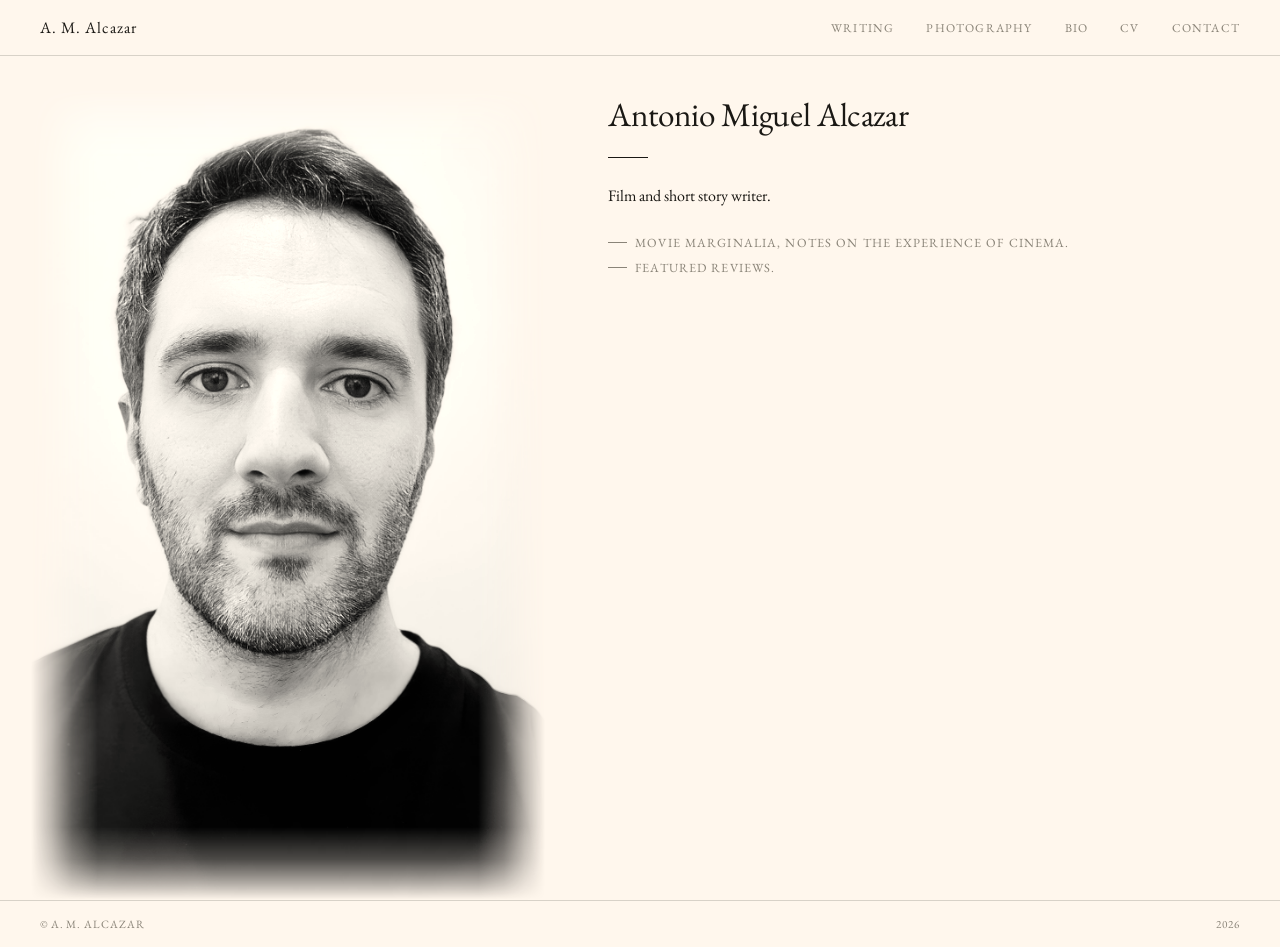
==== index.html @ 01edded4 "Fix mobile: remove photo height, centre bio text Co-Authored-By: Claude Sonnet 4.6 <noreply@anthropi" ====
<!DOCTYPE html>
<html lang="en">
<head>
  <meta charset="utf-8">
  <meta name="viewport" content="width=device-width, initial-scale=1">
  <title>A. M. Alcazar</title>
  <link rel="preconnect" href="https://fonts.googleapis.com">
  <link href="https://fonts.googleapis.com/css2?family=EB+Garamond:ital,wght@0,400;0,500;1,400&display=swap" rel="stylesheet">
  <style>
    *, *::before, *::after { box-sizing: border-box; margin: 0; padding: 0; }
    :root { --cream: #fff7ed; --ink: #1a1814; --muted: #8a8478; --rule: #d8d2c8; }

    html, body {
      background: var(--cream);
      color: var(--ink);
      font-family: 'EB Garamond', Georgia, serif;
      min-height: 100vh;
    }

    .page {
      min-height: 100vh;
      display: grid;
      grid-template-columns: 45vw 1fr;
      grid-template-rows: auto 1fr auto;
    }

    header {
      grid-column: 1 / -1;
      padding: 0 2.5rem;
      height: 56px;
      display: flex;
      justify-content: space-between;
      align-items: center;
      border-bottom: 1px solid var(--rule);
    }

    .site-name {
      font-family: 'EB Garamond', Georgia, serif;
      font-weight: 400;
      font-size: 1rem;
      letter-spacing: 0.06em;
      color: var(--ink);
      text-decoration: none;
    }

    nav { display: flex; gap: 2rem; }
    nav a {
      font-size: 0.75rem;
      letter-spacing: 0.1em;
      text-transform: uppercase;
      color: var(--muted);
      text-decoration: none;
      transition: color 0.2s;
    }
    nav a:hover { color: var(--ink); }

    .col-photo {
      overflow: hidden;
      position: relative;
      height: calc(100vh - 56px);
      display: flex;
      align-items: flex-start;
      justify-content: center;
      padding-top: 2rem;
    }

    .col-photo img {
      height: 100%;
      width: auto;
      object-fit: contain;
      object-position: center top;
      display: block;
      filter: grayscale(100%) sepia(15%);
      -webkit-mask-image: 
        linear-gradient(to right, transparent 0%, rgba(0,0,0,0.3) 4%, rgba(0,0,0,0.7) 8%, black 13%, black 87%, rgba(0,0,0,0.7) 92%, rgba(0,0,0,0.3) 96%, transparent 100%),
        linear-gradient(to bottom, transparent 0%, rgba(0,0,0,0.3) 2%, rgba(0,0,0,0.7) 5%, black 9%, black 91%, rgba(0,0,0,0.7) 95%, rgba(0,0,0,0.3) 98%, transparent 100%);
      -webkit-mask-composite: source-in;
      mask-image: 
        linear-gradient(to right, transparent 0%, rgba(0,0,0,0.3) 4%, rgba(0,0,0,0.7) 8%, black 13%, black 87%, rgba(0,0,0,0.7) 92%, rgba(0,0,0,0.3) 96%, transparent 100%),
        linear-gradient(to bottom, transparent 0%, rgba(0,0,0,0.3) 2%, rgba(0,0,0,0.7) 5%, black 9%, black 91%, rgba(0,0,0,0.7) 95%, rgba(0,0,0,0.3) 98%, transparent 100%);
      mask-composite: intersect;
    }

    .col-text {
      padding: 2.5rem 3rem 2.5rem 2rem;
      display: flex;
      flex-direction: column;
      justify-content: flex-start;
      gap: 1.5rem;
    }

    .name {
      font-family: 'EB Garamond', Georgia, serif;
      font-weight: 400;
      font-size: clamp(1.6rem, 2.6vw, 2.6rem);
      line-height: 1.1;
      letter-spacing: -0.01em;
      white-space: nowrap;
    }

    .rule { width: 2.5rem; height: 1px; background: var(--ink); }

    .bio {
      font-size: 1rem;
      line-height: 1.75;
      color: var(--ink);
      max-width: 36ch;
    }

    .links { display: flex; flex-direction: column; gap: 0.55rem; }
    .links a {
      font-size: 0.78rem;
      letter-spacing: 0.09em;
      text-transform: uppercase;
      color: var(--muted);
      text-decoration: none;
      display: flex;
      align-items: center;
      gap: 0.5rem;
      transition: color 0.2s;
    }
    .links a::before {
      content: '';
      display: inline-block;
      width: 1.2rem;
      height: 1px;
      background: currentColor;
      flex-shrink: 0;
      transition: width 0.25s;
    }
    .links a:hover { color: var(--ink); }
    .links a:hover::before { width: 2rem; }

    footer {
      grid-column: 1 / -1;
      padding: 1rem 2.5rem;
      border-top: 1px solid var(--rule);
      display: flex;
      justify-content: space-between;
      align-items: center;
    }
    footer span, footer a {
      font-size: 0.7rem;
      letter-spacing: 0.08em;
      color: var(--muted);
      text-transform: uppercase;
      text-decoration: none;
    }
    footer a:hover { color: var(--ink); }

    @media (max-width: 680px) {
      .site-name { display: none; }
      header { padding: 0 1rem; height: 48px; justify-content: center; }
      nav { gap: 0.75rem; }
      nav a { font-size: 0.62rem; }

      .page {
        grid-template-columns: 1fr;
        grid-template-rows: auto auto auto auto auto auto;
        grid-template-areas:
          "header"
          "photo"
          "name"
          "bio"
          "links"
          "footer";
      }

      .col-photo {
        grid-area: photo;
        width: 55%;
        height: auto;
        margin: 0 auto;
        padding: 0;
        display: block;
        overflow: hidden;
      }
      .col-photo img {
        width: 100%;
        height: auto;
        display: block;
        filter: grayscale(100%) sepia(15%);
        -webkit-mask-image:
          linear-gradient(to right, transparent 0%, rgba(0,0,0,0.3) 4%, rgba(0,0,0,0.7) 8%, black 13%, black 87%, rgba(0,0,0,0.7) 92%, rgba(0,0,0,0.3) 96%, transparent 100%),
          linear-gradient(to bottom, transparent 0%, rgba(0,0,0,0.3) 2%, rgba(0,0,0,0.7) 5%, black 9%, black 91%, rgba(0,0,0,0.7) 95%, rgba(0,0,0,0.3) 98%, transparent 100%);
        -webkit-mask-composite: source-in;
        mask-image:
          linear-gradient(to right, transparent 0%, rgba(0,0,0,0.3) 4%, rgba(0,0,0,0.7) 8%, black 13%, black 87%, rgba(0,0,0,0.7) 92%, rgba(0,0,0,0.3) 96%, transparent 100%),
          linear-gradient(to bottom, transparent 0%, rgba(0,0,0,0.3) 2%, rgba(0,0,0,0.7) 5%, black 9%, black 91%, rgba(0,0,0,0.7) 95%, rgba(0,0,0,0.3) 98%, transparent 100%);
        mask-composite: intersect;
      }

      .col-text { display: contents; }

      .name { grid-area: name; font-size: 1.2rem; font-weight: 500; white-space: nowrap; text-align: center; padding: 0.75rem 1rem 0; }
      .rule { display: none; }
      .bio { grid-area: bio; max-width: none; padding: 1rem 1.25rem 0; text-align: center; }
      .links { grid-area: links; padding: 0.75rem 1.25rem 2rem; }

      footer { grid-area: footer; padding: 1rem 1.5rem; flex-direction: column; gap: 0.4rem; text-align: center; }
    }

    @keyframes fadeUp { from { opacity: 0; transform: translateY(10px); } to { opacity: 1; transform: translateY(0); } }
    .col-text > * { animation: fadeUp 0.55s ease both; }
    .col-text > *:nth-child(1) { animation-delay: 0.08s; }
    .col-text > *:nth-child(2) { animation-delay: 0.18s; }
    .col-text > *:nth-child(3) { animation-delay: 0.28s; }
    .col-text > *:nth-child(4) { animation-delay: 0.4s; }

    .nav-item { position: relative; display: flex; align-items: center; }
    .nav-item > a { display: flex; align-items: center; }
    .nav-dropdown { display: none; position: absolute; top: 100%; left: 50%; transform: translateX(-50%); background: #fff7ed; border: 1px solid var(--rule); min-width: 160px; z-index: 200; padding: 0.5rem 0; padding-top: 0.75rem; margin-top: 0; }
    .nav-dropdown a { display: block; padding: 0.45rem 1rem; font-size: 0.72rem; letter-spacing: 0.08em; text-transform: uppercase; color: var(--muted); text-decoration: none; white-space: nowrap; transition: color 0.2s; }
    .nav-dropdown a:hover { color: var(--ink); }
    .nav-item:hover .nav-dropdown { display: block; }
  </style>
</head>
<body>
  <div class="page">
    <header>
      <a href="/" class="site-name">A. M. Alcazar</a>
      <nav>
        <div class="nav-item"><a href="https://moviemarginalia.com">Writing</a><div class="nav-dropdown"><a href="https://moviemarginalia.substack.com" target="_blank">Movie Marginalia</a><a href="https://moviemarginalia.com/selected">Featured Reviews</a></div></div>
        <a href="/photography.html">Photography</a>
        <a href="/bio.html">Bio</a>
        <a href="/cv.html">CV</a>
        <a href="mailto:hello@amalcazar.com">Contact</a>
      </nav>
    </header>

    <div class="col-photo">
      <img src="photo.jpg" alt="A. M. Alcazar">
    </div>

    <div class="col-text">
      <h1 class="name">Antonio Miguel Alcazar</h1>
      <div class="rule"></div>
      <p class="bio">Film and short story writer.</p>
      <div class="links">
        <a href="https://moviemarginalia.com">Movie Marginalia, notes on the experience of cinema.</a>
        <a href="https://moviemarginalia.com/selected">Featured Reviews.</a>
      </div>
    </div>

    <footer>
      <span>© A. M. Alcazar</span>
      <a href="mailto:hello@moviemarginalia.com">2026</a>
    </footer>
  </div>
</body>
</html>
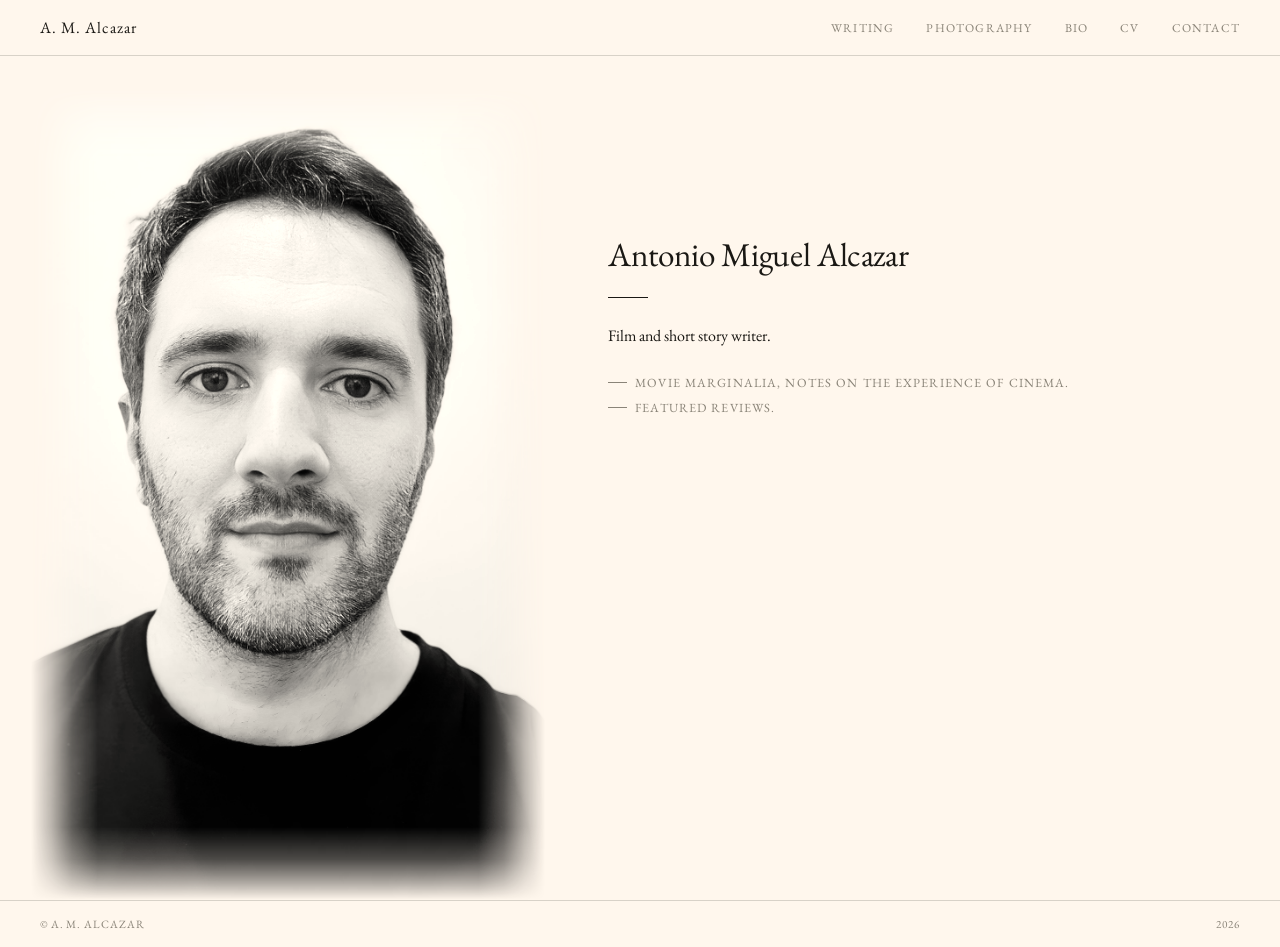
==== commit ce8257ff: "Move desktop text column content lower (20vh top padding) Co-Authored-By: Claude Sonnet 4.6 <noreply" ====
--- a/index.html
+++ b/index.html
@@ -82,7 +82,7 @@
     }
 
     .col-text {
-      padding: 2.5rem 3rem 2.5rem 2rem;
+      padding: 20vh 3rem 2.5rem 2rem;
       display: flex;
       flex-direction: column;
       justify-content: flex-start;
@@ -198,6 +198,7 @@
       .links { grid-area: links; padding: 0.75rem 1.25rem 2rem; }
 
       footer { grid-area: footer; padding: 1rem 1.5rem; flex-direction: column; gap: 0.4rem; text-align: center; }
+      .nav-dropdown { left: 0; transform: none; }
     }
 
     @keyframes fadeUp { from { opacity: 0; transform: translateY(10px); } to { opacity: 1; transform: translateY(0); } }
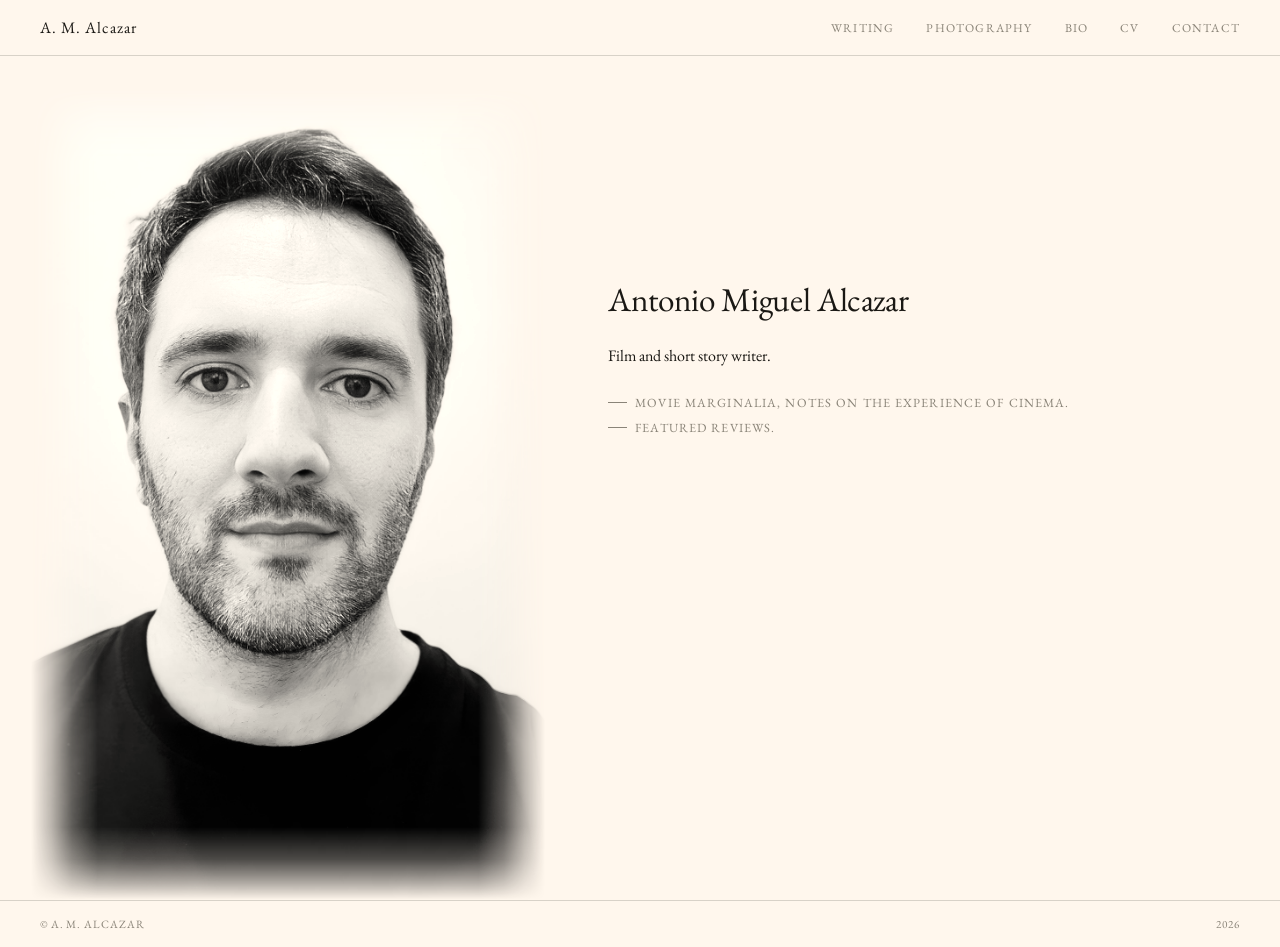
==== commit 9af4a8db: "Remove rule line, nudge text column down to 25vh Co-Authored-By: Claude Sonnet 4.6 <noreply@anthropi" ====
--- a/index.html
+++ b/index.html
@@ -82,7 +82,7 @@
     }
 
     .col-text {
-      padding: 20vh 3rem 2.5rem 2rem;
+      padding: 25vh 3rem 2.5rem 2rem;
       display: flex;
       flex-direction: column;
       justify-content: flex-start;
@@ -98,7 +98,7 @@
       white-space: nowrap;
     }
 
-    .rule { width: 2.5rem; height: 1px; background: var(--ink); }
+    .rule { display: none; }
 
     .bio {
       font-size: 1rem;
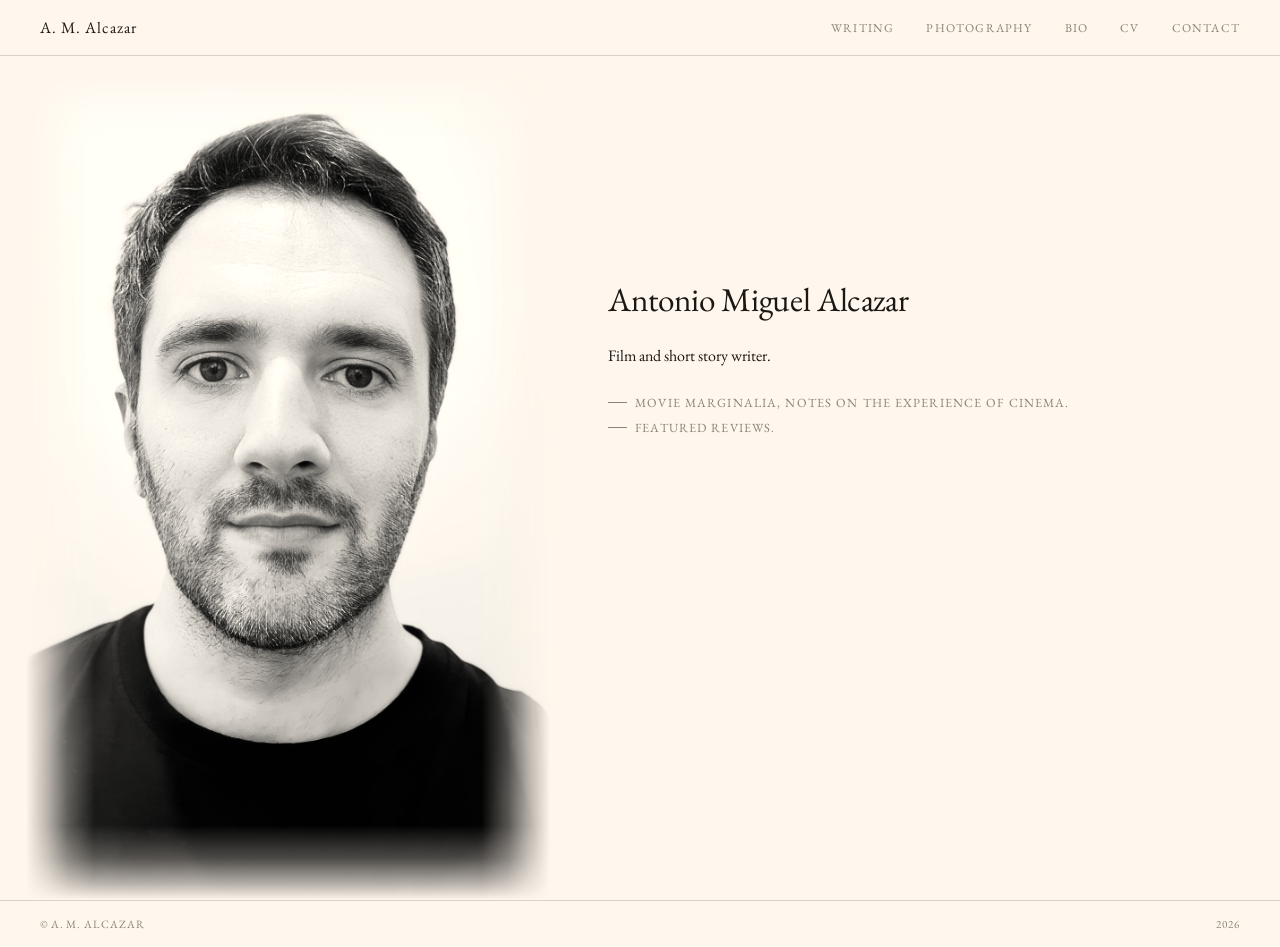
==== commit b230db29: "Move desktop photo up by 1rem to match footer padding gap Co-Authored-By: Claude Sonnet 4.6 <noreply" ====
--- a/index.html
+++ b/index.html
@@ -61,7 +61,7 @@
       display: flex;
       align-items: flex-start;
       justify-content: center;
-      padding-top: 2rem;
+      padding-top: 1rem;
     }
 
     .col-photo img {
@@ -197,7 +197,7 @@
       .bio { grid-area: bio; max-width: none; padding: 1rem 1.25rem 0; text-align: center; }
       .links { grid-area: links; padding: 0.75rem 1.25rem 2rem; }
 
-      footer { grid-area: footer; padding: 1rem 1.5rem; flex-direction: column; gap: 0.4rem; text-align: center; }
+      footer { grid-area: footer; padding: 1rem 1.5rem; }
       .nav-dropdown { left: 0; transform: none; }
     }
 
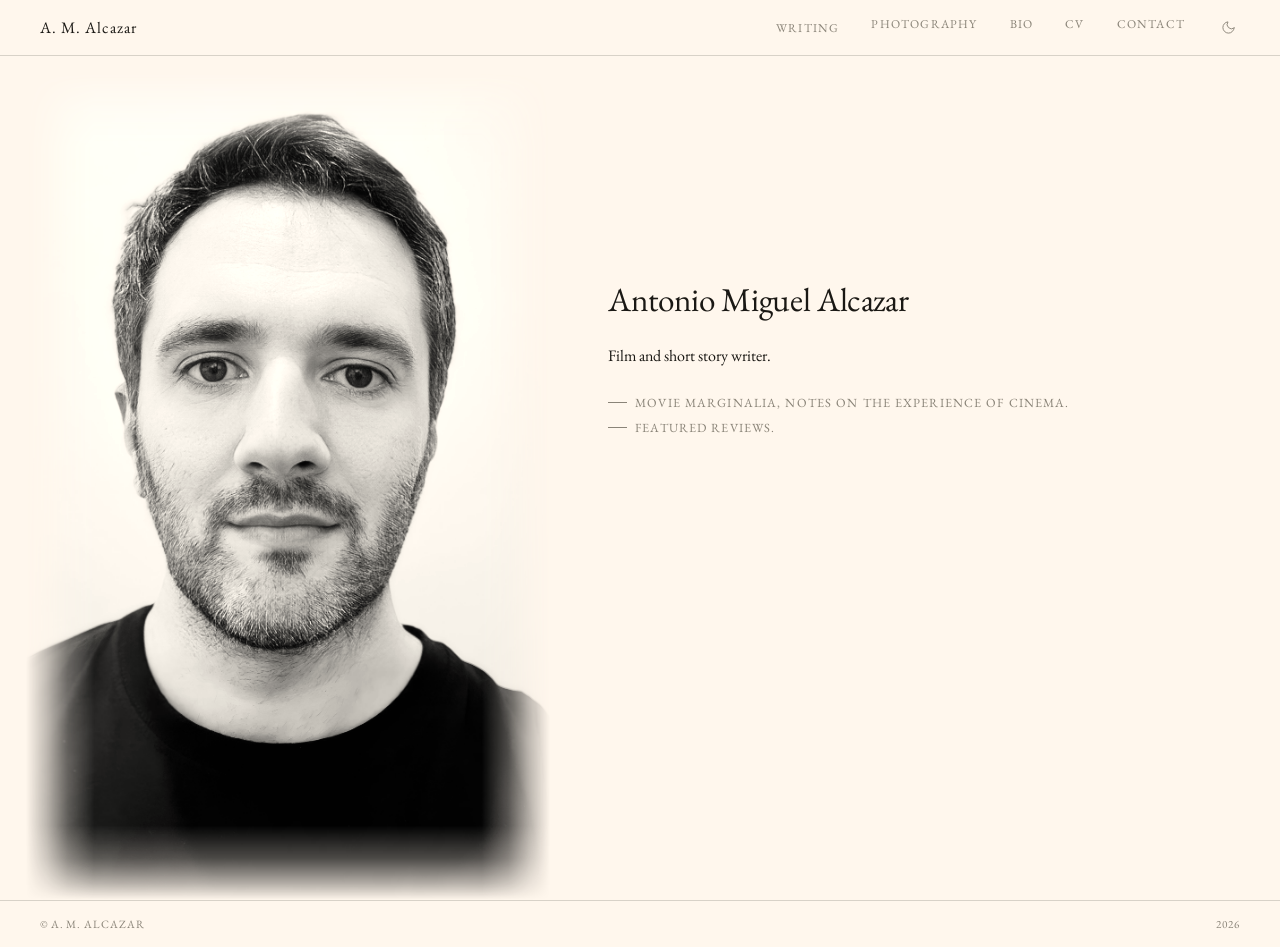
==== commit b9c341d9: "Add dark mode toggle to all pages Sun/moon icon button in the header nav switches between the cream " ====
--- a/index.html
+++ b/index.html
@@ -6,6 +6,8 @@
   <title>A. M. Alcazar</title>
   <link rel="preconnect" href="https://fonts.googleapis.com">
   <link href="https://fonts.googleapis.com/css2?family=EB+Garamond:ital,wght@0,400;0,500;1,400&display=swap" rel="stylesheet">
+  <link rel="stylesheet" href="/theme.css">
+  <script>(function(){if(localStorage.getItem('theme')==='dark')document.documentElement.setAttribute('data-theme','dark');})()</script>
   <style>
     *, *::before, *::after { box-sizing: border-box; margin: 0; padding: 0; }
     :root { --cream: #fff7ed; --ink: #1a1814; --muted: #8a8478; --rule: #d8d2c8; }
@@ -226,6 +228,7 @@
         <a href="/bio.html">Bio</a>
         <a href="/cv.html">CV</a>
         <a href="mailto:hello@amalcazar.com">Contact</a>
+        <button id="theme-toggle" onclick="toggleTheme()" aria-label="Switch to dark mode"><svg class="icon-moon" width="15" height="15" viewBox="0 0 24 24" fill="none" stroke="currentColor" stroke-width="1.5" stroke-linecap="round" stroke-linejoin="round"><path d="M21 12.79A9 9 0 1 1 11.21 3 7 7 0 0 0 21 12.79z"/></svg><svg class="icon-sun" width="15" height="15" viewBox="0 0 24 24" fill="none" stroke="currentColor" stroke-width="1.5" stroke-linecap="round" stroke-linejoin="round"><circle cx="12" cy="12" r="5"/><line x1="12" y1="1" x2="12" y2="3"/><line x1="12" y1="21" x2="12" y2="23"/><line x1="4.22" y1="4.22" x2="5.64" y2="5.64"/><line x1="18.36" y1="18.36" x2="19.78" y2="19.78"/><line x1="1" y1="12" x2="3" y2="12"/><line x1="21" y1="12" x2="23" y2="12"/><line x1="4.22" y1="19.78" x2="5.64" y2="18.36"/><line x1="18.36" y1="5.64" x2="19.78" y2="4.22"/></svg></button>
       </nav>
     </header>
 
@@ -248,5 +251,6 @@
       <a href="mailto:hello@moviemarginalia.com">2026</a>
     </footer>
   </div>
+  <script src="/scripts/theme.js"></script>
 </body>
 </html>
--- a/theme.css
+++ b/theme.css
@@ -0,0 +1,39 @@
+/* Dark theme variable overrides */
+[data-theme="dark"] {
+  --cream: #1a1714;
+  --bg: #1a1714;
+  --ink: #faf7f1;
+  --secondary: #d8d1c3;
+  --muted: #b3ab9d;
+  --accent: #8f2d28;
+  --kicker: #b0463f;
+  --rule: #2e2a24;
+  --blockquote-bg: #221e1a;
+  --green: #4a9c4a;
+  --green-bg: #1a2e1a;
+  --red: #c05050;
+  --red-bg: #2e1a1a;
+}
+
+[data-theme="dark"] .nav-dropdown { background: #1a1714; }
+
+/* Toggle button */
+#theme-toggle {
+  background: none;
+  border: none;
+  cursor: pointer;
+  padding: 0.25rem;
+  color: var(--muted);
+  display: flex;
+  align-items: center;
+  line-height: 1;
+  transition: color 0.2s;
+  flex-shrink: 0;
+}
+#theme-toggle:hover { color: var(--ink); }
+
+/* CSS-driven icon swap — no JS flash */
+#theme-toggle .icon-sun  { display: none; }
+#theme-toggle .icon-moon { display: block; }
+[data-theme="dark"] #theme-toggle .icon-sun  { display: block; }
+[data-theme="dark"] #theme-toggle .icon-moon { display: none; }
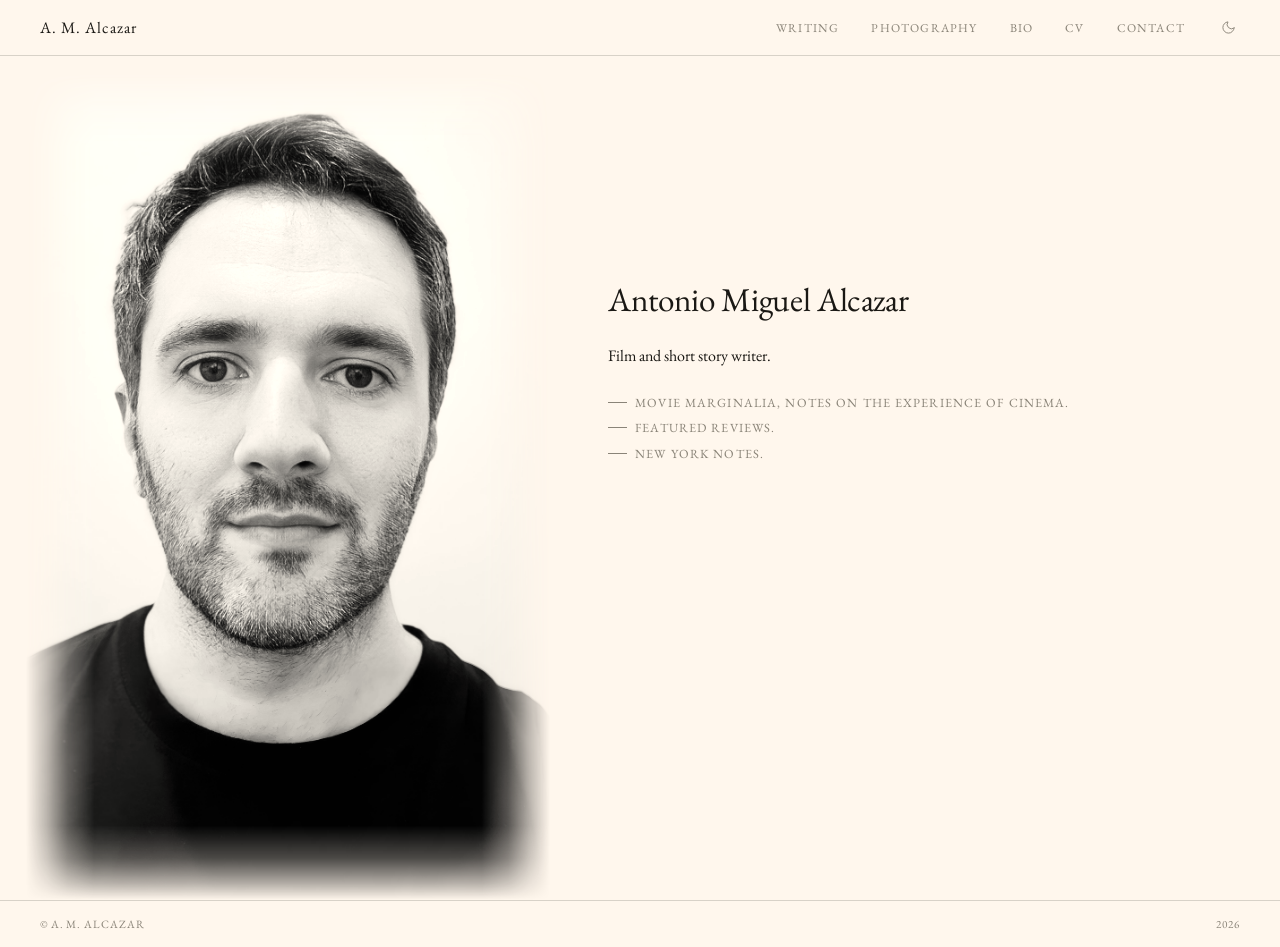
==== commit 6c112354: "Add New York Notes link to Writing dropdown and landing page" ====
--- a/index.html
+++ b/index.html
@@ -223,7 +223,7 @@
     <header>
       <a href="/" class="site-name">A. M. Alcazar</a>
       <nav>
-        <div class="nav-item"><a href="https://moviemarginalia.com">Writing</a><div class="nav-dropdown"><a href="https://moviemarginalia.substack.com" target="_blank">Movie Marginalia</a><a href="https://moviemarginalia.com/selected">Featured Reviews</a></div></div>
+        <div class="nav-item"><a href="https://moviemarginalia.com">Writing</a><div class="nav-dropdown"><a href="https://moviemarginalia.substack.com" target="_blank">Movie Marginalia</a><a href="https://moviemarginalia.com/selected">Featured Reviews</a><a href="https://newyorknotes.substack.com/" target="_blank">New York Notes</a></div></div>
         <a href="/photography.html">Photography</a>
         <a href="/bio.html">Bio</a>
         <a href="/cv.html">CV</a>
@@ -243,6 +243,7 @@
       <div class="links">
         <a href="https://moviemarginalia.com">Movie Marginalia, notes on the experience of cinema.</a>
         <a href="https://moviemarginalia.com/selected">Featured Reviews.</a>
+        <a href="https://newyorknotes.substack.com/" target="_blank">New York Notes.</a>
       </div>
     </div>
 
--- a/theme.css
+++ b/theme.css
@@ -1,5 +1,7 @@
-/* Dark theme variable overrides */
-[data-theme="dark"] {
+/* Dark theme variable overrides
+   html[data-theme="dark"] has specificity 0,1,1 which beats :root (0,1,0)
+   so these variables correctly override the inline <style> light-theme values */
+html[data-theme="dark"] {
   --cream: #1a1714;
   --bg: #1a1714;
   --ink: #faf7f1;
@@ -15,7 +17,22 @@
   --red-bg: #2e1a1a;
 }
 
-[data-theme="dark"] .nav-dropdown { background: #1a1714; }
+html[data-theme="dark"] .nav-dropdown { background: #1a1714; }
+
+/* Wire terracotta accent to heading-type elements in dark mode.
+   --kicker (#b0463f) goes on small uppercase section labels and kickers.
+   --accent (#8f2d28) is available for decorative use (borders, marks, etc.).
+   Main display headings keep --ink so they stay fully legible. */
+html[data-theme="dark"] .cv-section-title  { color: var(--kicker); }
+html[data-theme="dark"] .cv-skill-label    { color: var(--kicker); }
+html[data-theme="dark"] .page-subtitle     { color: var(--kicker); }
+html[data-theme="dark"] .course-label      { color: var(--kicker); }
+html[data-theme="dark"] .quiz-meta         { color: var(--kicker); }
+html[data-theme="dark"] .back-link         { color: var(--kicker); }
+html[data-theme="dark"] .back-link:hover   { color: var(--ink); }
+
+/* Ensure nav items are always vertically centred */
+nav { align-items: center; }
 
 /* Toggle button */
 #theme-toggle {
@@ -35,5 +52,5 @@
 /* CSS-driven icon swap — no JS flash */
 #theme-toggle .icon-sun  { display: none; }
 #theme-toggle .icon-moon { display: block; }
-[data-theme="dark"] #theme-toggle .icon-sun  { display: block; }
-[data-theme="dark"] #theme-toggle .icon-moon { display: none; }
+html[data-theme="dark"] #theme-toggle .icon-sun  { display: block; }
+html[data-theme="dark"] #theme-toggle .icon-moon { display: none; }
